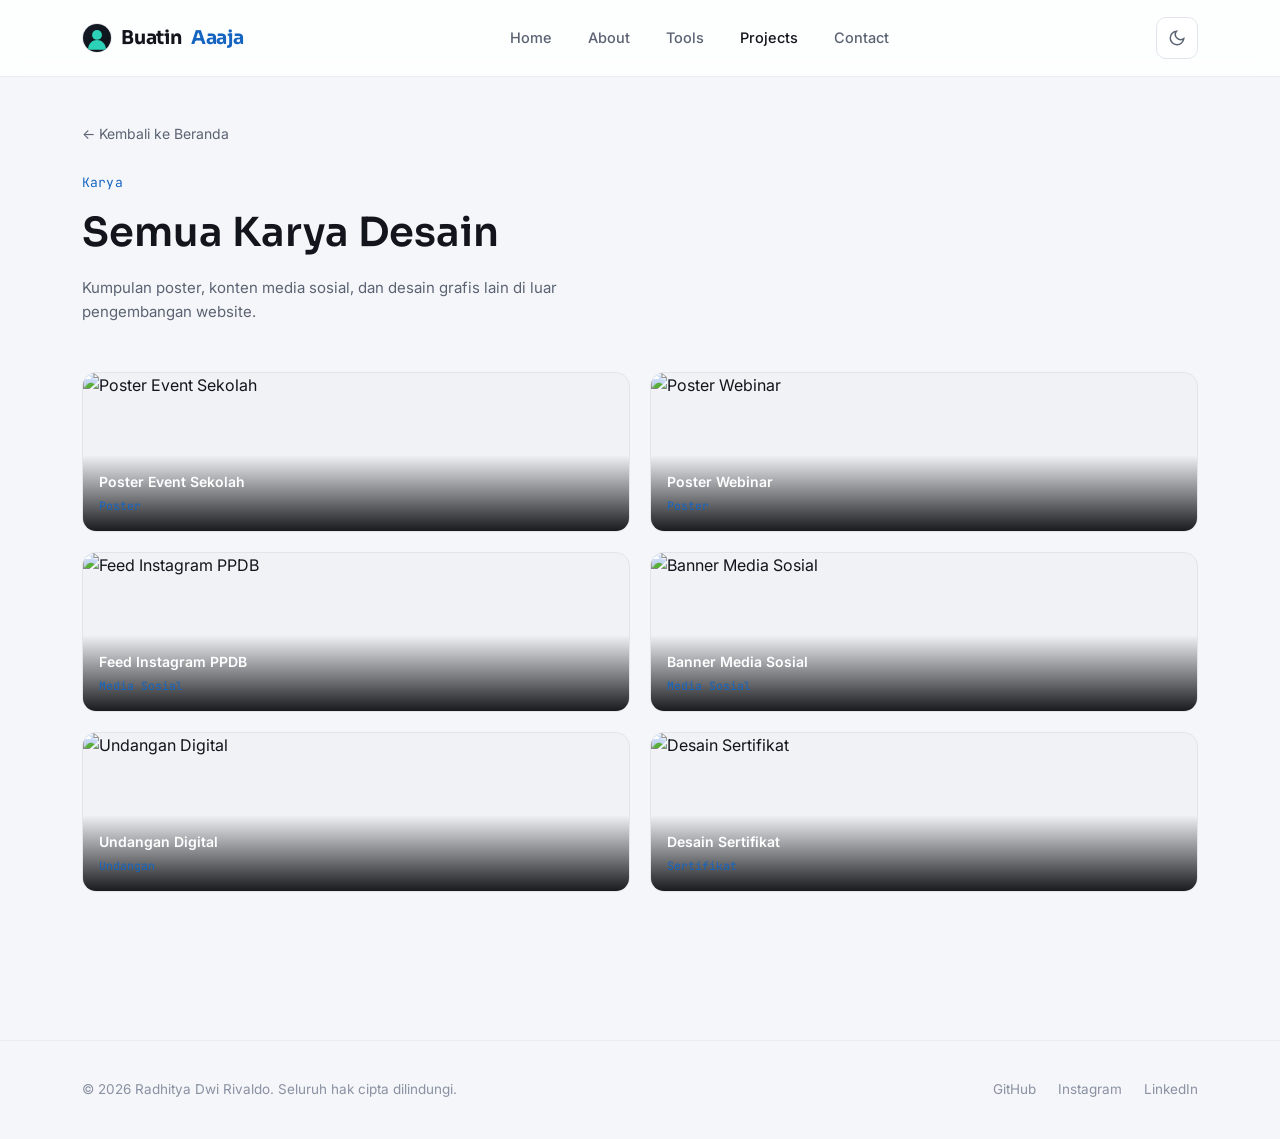
==== designs.html @ 61133cf4 "Update hero section dan warna biru" ====
<!DOCTYPE html>
<html lang="id">
<head>
<meta charset="UTF-8">
<meta name="viewport" content="width=device-width, initial-scale=1.0">
<title>Semua Karya Desain — Radhitya Dwi Rivaldo</title>
<link rel="preconnect" href="https://fonts.googleapis.com">
<link rel="preconnect" href="https://fonts.gstatic.com" crossorigin>
<link href="https://fonts.googleapis.com/css2?family=Sora:wght@400;500;600;700&family=Inter:wght@400;500;600&family=JetBrains+Mono:wght@400;500&display=swap" rel="stylesheet">
<script>
  (function(){
    var saved = localStorage.getItem('site_theme');
    var theme = saved || (window.matchMedia('(prefers-color-scheme: light)').matches ? 'light' : 'dark');
    if(theme === 'light') document.documentElement.setAttribute('data-theme', 'light');
  })();
</script>
<link rel="stylesheet" href="style.css">
</head>
<body>

<header>
  <nav class="wrap">
    <a href="index.html" class="logo">
      <img class="logo-mark" src="assets/avatar-placeholder.svg" alt="Logo">
      Buatin<span>Aaaja</span>
    </a>
    <div class="nav-links">
      <a href="index.html#hero">Home</a>
      <a href="index.html#about">About</a>
      <a href="index.html#tools">Tools</a>
      <a href="index.html#projects" class="active">Projects</a>
      <a href="index.html#contact">Contact</a>
    </div>
    <div class="nav-cta">
      <button class="theme-toggle" id="themeToggleBtn" aria-label="Ganti tema terang/gelap" type="button">
        <svg class="icon-sun" viewBox="0 0 24 24" fill="none" stroke="currentColor" stroke-width="2"><circle cx="12" cy="12" r="4"/><path d="M12 2v2M12 20v2M4.93 4.93l1.41 1.41M17.66 17.66l1.41 1.41M2 12h2M20 12h2M4.93 19.07l1.41-1.41M17.66 6.34l1.41-1.41"/></svg>
        <svg class="icon-moon" viewBox="0 0 24 24" fill="none" stroke="currentColor" stroke-width="2"><path d="M21 12.79A9 9 0 1 1 11.21 3 7 7 0 0 0 21 12.79z"/></svg>
      </button>
      <button class="hamburger" id="hamburgerBtn" aria-label="Buka menu navigasi">
        <svg id="iconMenu" viewBox="0 0 24 24" fill="none" stroke="currentColor" stroke-width="2"><line x1="3" y1="6" x2="21" y2="6"/><line x1="3" y1="12" x2="21" y2="12"/><line x1="3" y1="18" x2="21" y2="18"/></svg>
      </button>
    </div>
  </nav>
  <div class="mobile-panel" id="mobilePanel">
    <div class="mobile-panel-card">
      <a href="index.html#hero">Home</a>
      <a href="index.html#about">About</a>
      <a href="index.html#tools">Tools</a>
      <a href="index.html#projects">Projects</a>
      <a href="index.html#contact">Contact</a>
    </div>
  </div>
</header>

<section id="all-designs" style="padding-top:44px;">
  <div class="wrap">
    <a href="index.html" class="back-link">← Kembali ke Beranda</a>
    <p class="kicker">Karya</p>
    <h1 class="section-title">Semua Karya Desain</h1>
    <p class="subsection-desc" style="margin-top:-30px;">Kumpulan poster, konten media sosial, dan desain grafis lain di luar pengembangan website.</p>
    <div class="design-grid masonry" id="designGrid"></div>
    <div class="pagination" id="pagination"></div>
  </div>
</section>

<div class="modal-overlay" id="lightboxOverlay">
  <div class="modal lightbox-modal" id="lightboxContent"></div>
</div>

<footer>
  <div class="wrap footer-inner">
    <p>&copy; 2026 Radhitya Dwi Rivaldo. Seluruh hak cipta dilindungi.</p>
    <div class="footer-links">
      <a href="https://github.com/">GitHub</a>
      <a href="https://instagram.com/">Instagram</a>
      <a href="https://linkedin.com/">LinkedIn</a>
    </div>
  </div>
</footer>

<script src="designs-data.js"></script>
<script src="designs-page.js"></script>
</body>
</html>
---- style.css ----
:root{
    --bg:#0A0D12;
    --bg-alt:#0E1218;
    --surface:#12161F;
    --surface-2:#171C26;
    --border:#232A38;
    --border-soft:#1A2028;
    --text:#E9ECF3;
    --text-dim:#8B93A7;
    --text-faint:#5B6377;
    --accent:#3B9EFF;
    --accent-dim:#2277CC;
    --accent-wash:rgba(59,158,255,0.09);
    --header-bg:rgba(10,13,18,0.82);
    --header-bg-compact:rgba(10,13,18,0.96);
    --btn-primary-text:#FFFFFF;
    --radius:14px;
    --maxw:1180px;
  }
  [data-theme="light"]{
    --bg:#F5F6F9;
    --bg-alt:#FFFFFF;
    --surface:#FFFFFF;
    --surface-2:#F0F2F6;
    --border:#E1E4EA;
    --border-soft:#EAECF1;
    --text:#12151C;
    --text-dim:#5B6373;
    --text-faint:#8991A2;
    --accent:#1565C0;
    --accent-dim:#0D4C94;
    --accent-wash:rgba(21,101,192,0.08);
    --header-bg:rgba(255,255,255,0.82);
    --header-bg-compact:rgba(255,255,255,0.96);
    --btn-primary-text:#FFFFFF;
  }
  *{box-sizing:border-box;}
  html{scroll-behavior:smooth;}
  body{
    margin:0;
    background:var(--bg);
    color:var(--text);
    font-family:'Inter',sans-serif;
    line-height:1.6;
    -webkit-font-smoothing:antialiased;
    transition:background-color .3s ease, color .3s ease;
  }
  h1,h2,h3,.display{font-family:'Sora',sans-serif;}
  a{color:inherit;text-decoration:none;}
  img{max-width:100%;display:block;}
  .wrap{max-width:var(--maxw);margin:0 auto;padding:0 32px;}
  section{padding:80px 0;border-bottom:1px solid var(--border-soft);overflow-x:hidden;overflow-y:visible;}
  .kicker{
    font-family:'JetBrains Mono',monospace;
    font-size:13px;
    color:var(--accent);
    margin:0 0 14px;
    letter-spacing:0.01em;
  }
  .section-title{font-size:clamp(28px,3.4vw,40px);font-weight:600;margin:0 0 48px;max-width:560px;line-height:1.25;}
  .btn{
    display:inline-flex;align-items:center;gap:8px;
    padding:14px 26px;border-radius:10px;
    font-family:'Inter',sans-serif;font-weight:600;font-size:15px;
    cursor:pointer;border:1px solid transparent;
    transition:transform .18s ease, background .18s ease, border-color .18s ease;
  }
  .btn:active{transform:scale(0.97);}
  .btn-primary{background:var(--accent);color:var(--btn-primary-text);}
  .btn-primary:hover{background:#4CEFD5;}
  .btn-outline{border-color:var(--border);color:var(--text);}
  .btn-outline:hover{border-color:var(--text-dim);background:var(--surface);}

  /* NAV */
  header{
    position:sticky;top:0;z-index:50;
    background:var(--header-bg);
    backdrop-filter:blur(10px);
    border-bottom:1px solid var(--border-soft);
    animation:navIn .7s cubic-bezier(.16,1,.3,1) both;
    transition:background .3s ease;
  }
  @keyframes navIn{
    from{opacity:0;transform:translateY(-18px);}
    to{opacity:1;transform:translateY(0);}
  }
  header.nav-compact{background:var(--header-bg-compact);}
  nav.wrap{
    display:flex;align-items:center;justify-content:space-between;
    height:76px;padding-top:0;padding-bottom:0;
    transition:height .3s ease;
  }
  header.nav-compact nav.wrap{height:58px;}
  .logo{font-family:'Sora',sans-serif;font-weight:700;font-size:19px;letter-spacing:-0.01em;display:flex;align-items:center;gap:9px;}
  .logo-mark{flex-shrink:0;width:30px;height:30px;border-radius:50%;object-fit:cover;border:1px solid var(--border);}
  .logo span{color:var(--accent);}
  .nav-links{display:flex;align-items:center;gap:36px;position:relative;}
  .nav-links a{font-size:14.5px;color:var(--text-dim);font-weight:500;transition:color .15s;}
  .nav-links a:hover{color:var(--text);}
  .nav-links a.active{color:var(--text);}
  .nav-indicator{
    position:absolute;left:0;bottom:-11px;height:2px;width:0;
    background:var(--accent);border-radius:2px;transform:translateX(0);
    transition:transform .35s cubic-bezier(.65,0,.35,1), width .35s cubic-bezier(.65,0,.35,1);
  }
  .nav-cta{display:flex;align-items:center;gap:18px;}
  .theme-toggle{
    width:42px;height:42px;border-radius:10px;border:1px solid var(--border);background:var(--surface);
    display:flex;align-items:center;justify-content:center;cursor:pointer;color:var(--text-dim);
    transition:border-color .15s ease, color .15s ease, background-color .2s ease;
  }
  .theme-toggle:hover{border-color:var(--text-dim);color:var(--text);}
  .theme-toggle svg{width:18px;height:18px;}
  .theme-toggle .icon-moon{display:none;}
  [data-theme="light"] .theme-toggle .icon-sun{display:none;}
  [data-theme="light"] .theme-toggle .icon-moon{display:block;}
  .hamburger{display:none;background:none;border:none;color:var(--text);cursor:pointer;padding:6px;}
  .hamburger svg{width:24px;height:24px;}
  .mobile-panel{
    display:none;position:fixed;left:0;right:0;bottom:0;top:76px;z-index:60;
    align-items:flex-start;justify-content:flex-end;padding:12px 20px 24px;
    background:transparent;
  }
  .mobile-panel.open{display:flex;}
  .mobile-panel-card{
    position:relative;width:100%;max-width:220px;
    background:var(--bg-alt);border:1px solid var(--border);border-radius:14px;
    padding:10px 20px;display:flex;flex-direction:column;
    box-shadow:0 12px 32px rgba(0,0,0,0.4);
  }
  .mobile-panel a{padding:12px 0;font-size:15px;color:var(--text-dim);border-bottom:1px solid var(--border-soft);text-align:center;}
  .mobile-panel a:last-child{border-bottom:none;}

  /* HERO */
  #hero{padding-top:16px;padding-bottom:72px;position:relative;overflow:hidden;}
  .hero-grid{
    display:grid;grid-template-columns:1fr;justify-items:center;text-align:center;
  }
  .hero-eyebrow{
    font-family:'JetBrains Mono',monospace;color:var(--accent);font-size:14px;margin-bottom:22px;
  }
  h1.hero-name{
    position:relative;
    width:fit-content;
    font-weight:700;
    letter-spacing:-0.02em;
    margin:6px auto 28px;
  }
  .hero-name-line{
    display:block;
    font-size:clamp(42px,6.4vw,74px);
    line-height:1.02;
  }
  .hero-name-line:last-child{margin-top:0;margin-left:0;}
  .hero-desc{margin-left:auto;margin-right:auto;}
  .hero-actions{justify-content:center;}
  .hero-role{font-size:clamp(19px,2.2vw,24px);color:var(--text-dim);font-weight:500;margin:0 0 26px;}
  .hero-desc{font-size:16.5px;color:var(--text-dim);max-width:480px;margin:0 0 38px;}
  .hero-actions{display:flex;gap:14px;flex-wrap:wrap;}
  .hero-visual{
    position:relative;aspect-ratio:1/1;border-radius:20px;
    background:var(--surface);border:1px solid var(--border);
    display:flex;align-items:center;justify-content:center;
    overflow:hidden;
  }
  .hero-visual::before{
    content:"";position:absolute;inset:0;
    background-image:
      linear-gradient(var(--border-soft) 1px, transparent 1px),
      linear-gradient(90deg, var(--border-soft) 1px, transparent 1px);
    background-size:28px 28px;opacity:0.5;
  }
  .avatar-frame{
    position:relative;width:64%;aspect-ratio:1/1;border-radius:16px;
    background:linear-gradient(155deg,#151B26,#0D1117);
    border:1px solid var(--border);
    display:flex;align-items:center;justify-content:center;
    overflow:hidden;
  }
  .avatar-frame img{width:100%;height:100%;object-fit:cover;display:block;}
  .avatar-frame::after{
    content:"</>";position:absolute;bottom:16px;right:18px;
    font-family:'JetBrains Mono',monospace;font-size:13px;color:var(--text-faint);
  }

  /* ABOUT */
  .about-grid{display:grid;grid-template-columns:1.3fr 0.7fr;gap:56px;align-items:start;}
  .about-text p:not(.kicker){font-size:16px;color:var(--text-dim);margin:0 0 18px;max-width:480px;}
  .about-side{display:flex;flex-direction:column;gap:20px;}
  .about-photo{
    position:relative;aspect-ratio:1/1;border-radius:20px;
    background:var(--surface);border:1px solid var(--border);
    display:flex;align-items:center;justify-content:center;overflow:hidden;
  }
  .about-photo::before{
    content:"";position:absolute;inset:0;
    background-image:
      linear-gradient(var(--border-soft) 1px, transparent 1px),
      linear-gradient(90deg, var(--border-soft) 1px, transparent 1px);
    background-size:24px 24px;opacity:0.5;
  }
  .about-photo .avatar-frame{width:60%;}
  .stat-grid{display:grid;grid-template-columns:repeat(3,1fr);gap:12px;}
  .stat-card{
    background:var(--surface);border:1px solid var(--border);border-radius:var(--radius);
    padding:20px 14px;
  }
  .stat-num{font-family:'Sora',sans-serif;font-size:30px;font-weight:700;color:var(--accent);margin:0 0 6px;}
  .stat-label{font-size:12.5px;color:var(--text-dim);margin:0;}

  /* TOOLS */
  .tools-grid{display:grid;grid-template-columns:repeat(3,1fr);gap:16px;}
  .tool-card{
    background:var(--surface);border:1px solid var(--border);border-radius:var(--radius);
    padding:24px;display:flex;gap:16px;align-items:flex-start;
    transition:border-color .18s ease;
  }
  .tool-card:hover{border-color:var(--accent-dim);}
  .tool-icon{
    width:42px;height:42px;border-radius:10px;background:var(--accent-wash);
    display:flex;align-items:center;justify-content:center;flex-shrink:0;
    font-family:'JetBrains Mono',monospace;font-size:15px;color:var(--accent);font-weight:500;
  }
  .tool-name{font-weight:600;font-size:15.5px;margin:0 0 4px;}
  .tool-desc{font-size:13.5px;color:var(--text-dim);margin:0;line-height:1.5;}

  /* PROJECTS */
  .projects-grid{display:grid;grid-template-columns:1fr 1fr;gap:24px;align-items:start;}
  .projects-grid.compact-preview .project-desc,
  .projects-grid.compact-preview .project-tags{display:none;}
  .projects-grid.compact-preview .project-thumb{aspect-ratio:16/10 !important;}
  .project-card{
    background:var(--surface);border:1px solid var(--border);border-radius:18px;
    overflow:hidden;transition:border-color .18s ease, transform .18s ease;
    display:flex;flex-direction:column;
  }
  .project-card:hover{border-color:var(--accent-dim);transform:translateY(-3px);}
  .project-card-clickable{cursor:pointer;}
  .project-thumb{
    aspect-ratio:16/10;background:var(--surface-2);
    position:relative;border-bottom:1px solid var(--border);
    overflow:hidden;
  }
  .project-thumb.portrait{aspect-ratio:3/4;}
  .project-thumb img{width:100%;height:100%;object-fit:cover;display:block;}
  .project-body{padding:26px 26px 28px;flex:1;display:flex;flex-direction:column;}
  .project-name{font-size:19px;font-weight:600;margin:0 0 8px;}
  .project-desc{font-size:14.5px;color:var(--text-dim);margin:0 0 18px;flex:1;}
  .project-tags{display:flex;flex-wrap:wrap;gap:8px;margin-bottom:22px;}
  .tag{
    font-family:'JetBrains Mono',monospace;font-size:12px;color:var(--text-dim);
    background:var(--surface-2);border:1px solid var(--border);padding:4px 10px;border-radius:6px;
  }
  .project-actions{display:flex;align-items:center;gap:18px;}
  .project-link{
    font-size:14px;font-weight:600;color:var(--accent);display:inline-flex;align-items:center;gap:6px;
    background:none;border:none;padding:0;cursor:pointer;font-family:'Inter',sans-serif;
  }
  .project-link-outline{color:var(--text-dim);}
  .project-link-outline:hover{color:var(--text);}

  .subsection-desc{font-size:15px;color:var(--text-dim);max-width:520px;margin:-30px 0 48px;}
  .subsection-gap{height:0;border-top:1px solid var(--border-soft);margin:48px 0 40px;}

  /* DESIGN WORKS */
  .design-grid{
    display:grid;grid-template-columns:repeat(3, 1fr);gap:20px;align-items:start;
  }
  .projects-grid.masonry{
    display:block;column-count:2;column-gap:24px;
  }
  .projects-grid.masonry .project-card{
    break-inside:avoid;margin-bottom:24px;width:100%;height:auto;
  }
  .design-grid.masonry{
    display:block;column-count:2;column-gap:20px;
  }
  .design-grid.masonry .design-card{
    break-inside:avoid;margin-bottom:20px;width:100%;
  }
  .design-grid.a4-row{
    display:grid;grid-template-columns:repeat(3, 1fr);gap:20px;
  }
  .design-grid.a4-row .design-card{aspect-ratio:210/297;}
  .design-grid.a4-row .design-card img{width:100%;height:100%;object-fit:cover;}
  .design-card{
    position:relative;border-radius:14px;overflow:hidden;cursor:default;
    border:1px solid var(--border);background:var(--surface-2);
    transition:border-color .18s ease, transform .18s ease;
    min-height:160px;
  }
  .mobile-card{cursor:pointer;}
  .mobile-card:hover{border-color:var(--accent-dim);transform:translateY(-3px);}
  .mobile-grid{display:grid;grid-template-columns:repeat(4, 1fr);gap:20px;}
  .mobile-card{aspect-ratio:9/16;}
  .design-card img{width:100%;height:auto;display:block;}
  .design-card-overlay{
    position:absolute;left:0;right:0;bottom:0;padding:16px;
    background:linear-gradient(180deg, transparent, rgba(6,8,11,0.92));
  }
  .design-card-title{font-size:14px;font-weight:600;color:#fff;margin:0 0 3px;}
  .design-card-tag{font-family:'JetBrains Mono',monospace;font-size:11.5px;color:var(--accent);margin:0;}
  .lightbox-modal{max-width:820px;padding:40px;}
  .lightbox-modal img{width:100%;max-height:70vh;object-fit:cover;border-radius:12px;display:block;margin-bottom:20px;}
  .lightbox-modal h3{font-size:20px;margin:0 0 6px;}
  .lightbox-modal .modal-role{margin-bottom:0;}
  .lightbox-flex{display:flex;gap:32px;align-items:stretch;}
  .lightbox-image-wrap{flex:0 0 230px;aspect-ratio:9/16;border-radius:12px;overflow:hidden;background:var(--surface-2);}
  .lightbox-image-wrap img{width:100%;height:100%;object-fit:cover;margin:0;border-radius:0;}
  .lightbox-info{flex:1;display:flex;flex-direction:column;min-width:0;}
  .lightbox-info h3{margin:0;font-size:28px;}
  .lightbox-desc{font-size:16px;color:var(--text-dim);margin:14px 0 0;line-height:1.6;}
  .lightbox-features{display:flex;gap:10px;margin:18px 0 0;}
  .feature-thumb{flex:1;aspect-ratio:3/5;border-radius:8px;overflow:hidden;background:var(--surface-2);border:1px solid var(--border);}
  .feature-thumb img{width:100%;height:100%;object-fit:cover;display:block;}
  .lightbox-info .btn{margin-top:24px;align-self:flex-start;}
  @media (max-width:480px){
    .lightbox-flex{flex-direction:column;align-items:stretch;}
    .lightbox-image-wrap{flex:none;width:100%;max-width:180px;margin:0 auto;}
    .lightbox-modal img{max-height:45vh;}
  }

  .view-all-wrap{display:flex;justify-content:center;margin-top:44px;}
  .back-link{
    display:inline-flex;align-items:center;gap:6px;font-size:14px;color:var(--text-dim);
    margin-bottom:28px;transition:color .15s ease;
  }
  .back-link:hover{color:var(--accent);}

  /* PAGINATION */
  .pagination{display:flex;align-items:center;justify-content:center;gap:10px;margin-top:48px;}
  .page-btn{
    min-width:40px;height:40px;padding:0 4px;border-radius:10px;
    border:1px solid var(--border);background:var(--surface);color:var(--text-dim);
    display:flex;align-items:center;justify-content:center;
    font-family:'JetBrains Mono',monospace;font-size:13.5px;cursor:pointer;
    transition:border-color .15s ease, color .15s ease, background .15s ease;
  }
  .page-btn:hover:not(:disabled):not(.active){border-color:var(--accent-dim);color:var(--text);}
  .page-btn.active{background:var(--accent);border-color:var(--accent);color:var(--btn-primary-text);font-weight:600;}
  .page-btn:disabled{opacity:0.35;cursor:not-allowed;}
  .page-dots{
    width:40px;height:40px;display:flex;align-items:center;justify-content:center;
    color:var(--text-faint);font-family:'JetBrains Mono',monospace;font-size:13.5px;
  }

  /* CASE STUDY MODAL */
  .modal-overlay{
    position:fixed;inset:0;background:rgba(6,8,11,0.72);backdrop-filter:blur(4px);
    z-index:100;display:none;align-items:flex-start;justify-content:center;
    padding:60px 24px;overflow-y:auto;
  }
  .modal-overlay.open{display:flex;}
  .modal{
    background:var(--bg-alt);border:1px solid var(--border);border-radius:20px;
    max-width:760px;width:100%;padding:44px 44px 48px;position:relative;
  }
  .modal-close{
    position:absolute;top:24px;right:24px;background:var(--surface);border:1px solid var(--border);
    width:38px;height:38px;border-radius:10px;display:flex;align-items:center;justify-content:center;
    cursor:pointer;color:var(--text-dim);
  }
  .modal-close:hover{color:var(--text);}
  .modal-thumb{
    aspect-ratio:16/9;border-radius:12px;margin-bottom:28px;
    background:var(--surface-2);border:1px solid var(--border);
    overflow:hidden;
  }
  .modal-thumb img{width:100%;height:100%;object-fit:cover;display:block;}
  .modal h3{font-size:26px;margin:0 0 6px;}
  .modal .modal-role{font-size:14px;color:var(--accent);font-family:'JetBrains Mono',monospace;margin:0 0 28px;}
  .modal-block{margin-bottom:24px;}
  .modal-block h4{font-size:13px;color:var(--text-faint);text-transform:none;margin:0 0 8px;font-weight:600;letter-spacing:0.01em;}
  .modal-block p{font-size:15px;color:var(--text-dim);margin:0;}
  .modal-features{margin:0;padding-left:18px;color:var(--text-dim);font-size:15px;}
  .modal-features li{margin-bottom:6px;}
  .modal-tags{display:flex;flex-wrap:wrap;gap:8px;}
  .modal > .btn{margin-top:8px;}

  /* CONTACT */
  #contact{border-bottom:none;}
  .contact-inner{
    background:var(--surface);border:1px solid var(--border);border-radius:24px;
    padding:72px 60px;text-align:left;position:relative;overflow:hidden;
  }
  .contact-inner h2{font-size:clamp(30px,4vw,44px);margin:0 0 16px;max-width:560px;}
  .contact-inner p{color:var(--text-dim);font-size:16px;max-width:480px;margin:0 0 36px;}
  .contact-links{display:flex;flex-wrap:wrap;gap:14px;}
  .contact-chip{
    display:flex;align-items:center;gap:10px;padding:12px 20px;border-radius:10px;
    border:1px solid var(--border);background:var(--surface-2);font-size:14.5px;font-weight:500;
    transition:border-color .15s ease;
  }
  .contact-chip:hover{border-color:var(--accent-dim);}

  footer{padding:38px 0;}
  .footer-inner{display:flex;justify-content:space-between;align-items:center;flex-wrap:wrap;gap:14px;}
  .footer-inner p{margin:0;color:var(--text-faint);font-size:13.5px;}
  .footer-links{display:flex;gap:22px;}
  .footer-links a{font-size:13.5px;color:var(--text-faint);}
  .footer-links a:hover{color:var(--text-dim);}

  @media (max-width:920px){
    .nav-links{display:none;}
    .hamburger{display:block;}
    .hero-grid{grid-template-columns:1fr;}
    .hero-visual{max-width:340px;margin:0 auto;order:-1;}
    .about-grid{grid-template-columns:1fr;gap:40px;}
    .tools-grid{grid-template-columns:repeat(2,1fr);}
    .projects-grid{grid-template-columns:1fr;}
    .design-grid{grid-template-columns:repeat(2,1fr);}
    .mobile-grid{grid-template-columns:repeat(2,1fr);}
    .projects-grid.masonry{column-count:1;}
    .design-grid.masonry{column-count:1;}
    .design-grid.a4-row{grid-template-columns:1fr;}
    section{padding:56px 0;}
    .contact-inner{padding:48px 28px;}
  }
  @media (max-width:520px){
    .wrap{padding:0 20px;}
    .stat-grid{grid-template-columns:1fr 1fr;}
    .stat-grid .stat-card:last-child{grid-column:1/-1;}
    .tools-grid{grid-template-columns:1fr;}
    .design-grid{grid-template-columns:1fr 1fr;gap:12px;}
    .modal{padding:32px 22px 36px;}
  }

  /* SCROLL REVEAL */
  .reveal{
    opacity:0;transform:translateY(26px);
    transition:opacity .7s cubic-bezier(.16,1,.3,1), transform .7s cubic-bezier(.16,1,.3,1);
    will-change:opacity, transform;
  }
  .reveal.in-view{opacity:1;transform:translateY(0);}

  .reveal-left{
    opacity:0;transform:translateX(56px);
    transition:opacity .7s cubic-bezier(.16,1,.3,1), transform .7s cubic-bezier(.16,1,.3,1);
    will-change:opacity, transform;
  }
  .reveal-left.in-view{opacity:1;transform:translateX(0);}

  .reveal-right{
    opacity:0;transform:translateX(-56px);
    transition:opacity .7s cubic-bezier(.16,1,.3,1), transform .7s cubic-bezier(.16,1,.3,1);
    will-change:opacity, transform;
  }
  .reveal-right.in-view{opacity:1;transform:translateX(0);}

  @media (prefers-reduced-motion: reduce){
    html{scroll-behavior:auto;}
    *{transition:none !important;}
    .reveal{opacity:1;transform:none;}
    .reveal-left{opacity:1;transform:none;}
    .reveal-right{opacity:1;transform:none;}
    header{animation:none;opacity:1;transform:none;}
  }
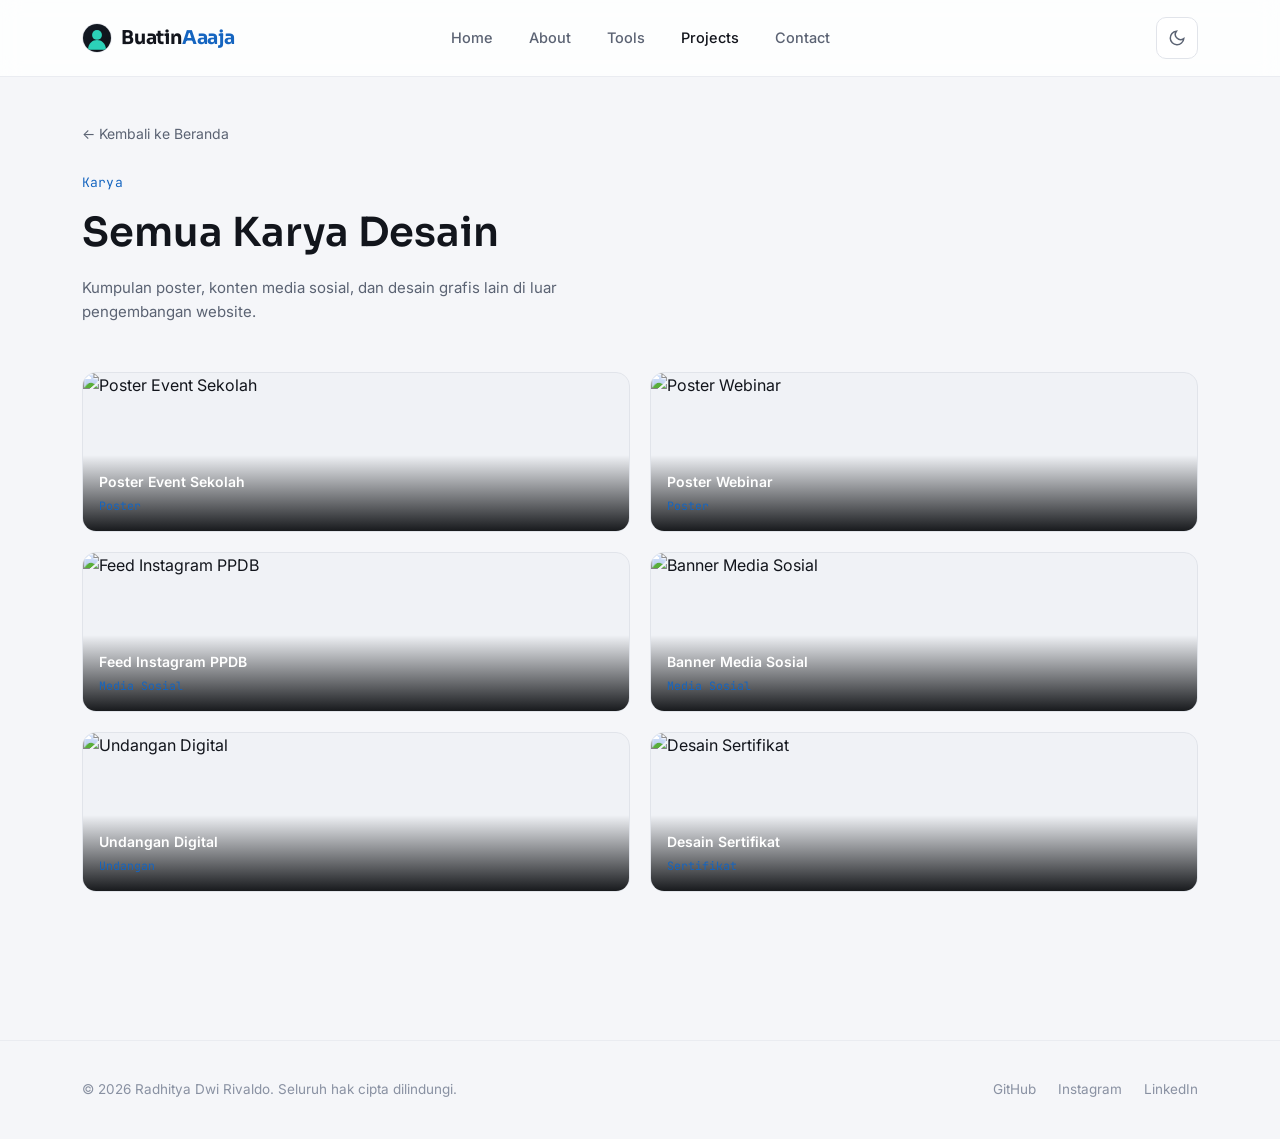
==== commit 8cc17952: "Update dikit" ====
--- a/designs.html
+++ b/designs.html
@@ -22,7 +22,7 @@
   <nav class="wrap">
     <a href="index.html" class="logo">
       <img class="logo-mark" src="assets/avatar-placeholder.svg" alt="Logo">
-      Buatin<span>Aaaja</span>
+      <span class="logo-text">Buatin<span>Aaaja</span></span>
     </a>
     <div class="nav-links">
       <a href="index.html#hero">Home</a>
@@ -41,16 +41,25 @@
       </button>
     </div>
   </nav>
+</header>
   <div class="mobile-panel" id="mobilePanel">
     <div class="mobile-panel-card">
-      <a href="index.html#hero">Home</a>
-      <a href="index.html#about">About</a>
-      <a href="index.html#tools">Tools</a>
-      <a href="index.html#projects">Projects</a>
-      <a href="index.html#contact">Contact</a>
+      <div class="mp-head">
+        <a href="index.html" class="mp-brand"><img class="logo-mark" src="assets/avatar-placeholder.svg" alt="Logo"><span class="mp-brand-text"><strong>BuatinAaaja</strong><small>Solusi Desain &amp; Web</small></span></a>
+        <button type="button" class="mp-close" id="mpCloseBtn" aria-label="Tutup menu"><svg viewBox="0 0 24 24" fill="none" stroke="currentColor" stroke-width="2" stroke-linecap="round"><path d="M6 6l12 12M18 6 6 18"/></svg></button>
+      </div>
+      <div class="mp-links">
+      <a href="index.html#hero"><span class="mp-ico"><svg viewBox="0 0 24 24" fill="none" stroke="currentColor" stroke-width="1.8" stroke-linecap="round" stroke-linejoin="round"><path d="M3 11.5 12 4l9 7.5"/><path d="M5 10v10h14V10"/></svg></span>Home</a>
+      <a href="index.html#about"><span class="mp-ico"><svg viewBox="0 0 24 24" fill="none" stroke="currentColor" stroke-width="1.8" stroke-linecap="round" stroke-linejoin="round"><circle cx="12" cy="8" r="4"/><path d="M4 21c0-4 4-6 8-6s8 2 8 6"/></svg></span>About</a>
+      <a href="index.html#tools"><span class="mp-ico"><svg viewBox="0 0 24 24" fill="none" stroke="currentColor" stroke-width="1.8" stroke-linecap="round" stroke-linejoin="round"><path d="M14.7 6.3a4 4 0 0 0-5.4 5.4L3 18l3 3 6.3-6.3a4 4 0 0 0 5.4-5.4l-2.6 2.6-2.4-.6-.6-2.4z"/></svg></span>Tools</a>
+      <a href="index.html#projects"><span class="mp-ico"><svg viewBox="0 0 24 24" fill="none" stroke="currentColor" stroke-width="1.8" stroke-linecap="round" stroke-linejoin="round"><rect x="3" y="3" width="7" height="7" rx="1"/><rect x="14" y="3" width="7" height="7" rx="1"/><rect x="3" y="14" width="7" height="7" rx="1"/><rect x="14" y="14" width="7" height="7" rx="1"/></svg></span>Projects</a>
+      <a href="index.html#contact"><span class="mp-ico"><svg viewBox="0 0 24 24" fill="none" stroke="currentColor" stroke-width="1.8" stroke-linecap="round" stroke-linejoin="round"><path d="M22 16.9v3a2 2 0 0 1-2.2 2 19.8 19.8 0 0 1-8.6-3.1 19.5 19.5 0 0 1-6-6A19.8 19.8 0 0 1 2.1 4.2 2 2 0 0 1 4.1 2h3a2 2 0 0 1 2 1.7c.1 1 .4 1.9.7 2.8a2 2 0 0 1-.5 2.1L8.1 9.9a16 16 0 0 0 6 6l1.3-1.3a2 2 0 0 1 2.1-.4c.9.3 1.8.6 2.8.7a2 2 0 0 1 1.7 2z"/></svg></span>Contact</a>
+      </div>
+      <div class="mp-foot">
+        <button type="button" class="mp-theme" id="mpThemeBtn">Ganti Tema Terang/Gelap</button>
+      </div>
     </div>
   </div>
-</header>
 
 <section id="all-designs" style="padding-top:44px;">
   <div class="wrap">
--- a/style.css
+++ b/style.css
@@ -91,9 +91,14 @@
     transition:height .3s ease;
   }
   header.nav-compact nav.wrap{height:58px;}
+  @media (min-width:921px){
+    nav.wrap{display:grid;grid-template-columns:1fr auto 1fr;}
+    nav.wrap .logo{justify-self:start;}
+    nav.wrap .nav-cta{justify-self:end;}
+  }
   .logo{font-family:'Sora',sans-serif;font-weight:700;font-size:19px;letter-spacing:-0.01em;display:flex;align-items:center;gap:9px;}
   .logo-mark{flex-shrink:0;width:30px;height:30px;border-radius:50%;object-fit:cover;border:1px solid var(--border);}
-  .logo span{color:var(--accent);}
+  .logo-text span{color:var(--accent);}
   .nav-links{display:flex;align-items:center;gap:36px;position:relative;}
   .nav-links a{font-size:14.5px;color:var(--text-dim);font-weight:500;transition:color .15s;}
   .nav-links a:hover{color:var(--text);}
@@ -117,19 +122,40 @@
   .hamburger{display:none;background:none;border:none;color:var(--text);cursor:pointer;padding:6px;}
   .hamburger svg{width:24px;height:24px;}
   .mobile-panel{
-    display:none;position:fixed;left:0;right:0;bottom:0;top:76px;z-index:60;
-    align-items:flex-start;justify-content:flex-end;padding:12px 20px 24px;
-    background:transparent;
-  }
-  .mobile-panel.open{display:flex;}
+    display:none;position:fixed;inset:0;top:0 !important;z-index:100;
+    justify-content:flex-end;
+    background:rgba(0,0,0,0.45);-webkit-backdrop-filter:blur(4px);backdrop-filter:blur(4px);
+  }
+  .mobile-panel.open{display:flex;animation:mpFade .25s ease;}
   .mobile-panel-card{
-    position:relative;width:100%;max-width:220px;
-    background:var(--bg-alt);border:1px solid var(--border);border-radius:14px;
-    padding:10px 20px;display:flex;flex-direction:column;
-    box-shadow:0 12px 32px rgba(0,0,0,0.4);
-  }
-  .mobile-panel a{padding:12px 0;font-size:15px;color:var(--text-dim);border-bottom:1px solid var(--border-soft);text-align:center;}
-  .mobile-panel a:last-child{border-bottom:none;}
+    width:min(300px,82vw);height:100%;
+    background:var(--bg-alt);border-left:1px solid var(--border);
+    display:flex;flex-direction:column;
+    box-shadow:-12px 0 40px rgba(0,0,0,0.35);
+    animation:mpSlide .28s cubic-bezier(.22,.8,.3,1);
+  }
+  @keyframes mpSlide{from{transform:translateX(100%);}to{transform:translateX(0);}}
+  @keyframes mpFade{from{opacity:0;}to{opacity:1;}}
+  .mp-head{display:flex;align-items:center;justify-content:space-between;padding:18px 18px 16px;}
+  .mp-brand{display:flex;align-items:center;gap:10px;min-width:0;}
+  .mp-brand-text{display:flex;flex-direction:column;line-height:1.25;}
+  .mp-brand-text strong{font-size:14.5px;color:var(--text);}
+  .mp-brand-text small{font-size:10.5px;letter-spacing:0.06em;text-transform:uppercase;color:var(--accent);}
+  .mp-close{background:none;border:none;color:var(--text-dim);cursor:pointer;padding:6px;display:flex;}
+  .mp-close svg{width:20px;height:20px;}
+  .mp-links{display:flex;flex-direction:column;gap:6px;padding:8px 14px;flex:1;overflow-y:auto;}
+  .mobile-panel .mp-links a{
+    display:flex;align-items:center;gap:14px;padding:10px 12px;border-radius:12px;border:none;
+    font-size:15px;font-weight:500;color:var(--text);text-align:left;transition:background .2s,color .2s;
+  }
+  .mp-ico{width:36px;height:36px;border-radius:10px;background:var(--bg);border:1px solid var(--border-soft);display:flex;align-items:center;justify-content:center;color:var(--text-dim);flex-shrink:0;}
+  .mp-ico svg{width:18px;height:18px;}
+  .mobile-panel .mp-links a:hover{background:var(--accent-wash);}
+  .mobile-panel .mp-links a.active{background:var(--accent-wash);color:var(--accent);font-weight:600;}
+  .mp-links a.active .mp-ico{background:var(--accent);border-color:var(--accent);color:var(--btn-primary-text);}
+  .mp-foot{padding:14px 16px 22px;border-top:1px solid var(--border-soft);}
+  .mp-theme{width:100%;padding:12px;border-radius:12px;background:var(--bg);border:1px solid var(--border);color:var(--text);font:inherit;font-size:14px;font-weight:500;cursor:pointer;}
+  .mp-theme:hover{border-color:var(--accent-dim);}
 
   /* HERO */
   #hero{padding-top:16px;padding-bottom:72px;position:relative;overflow:hidden;}
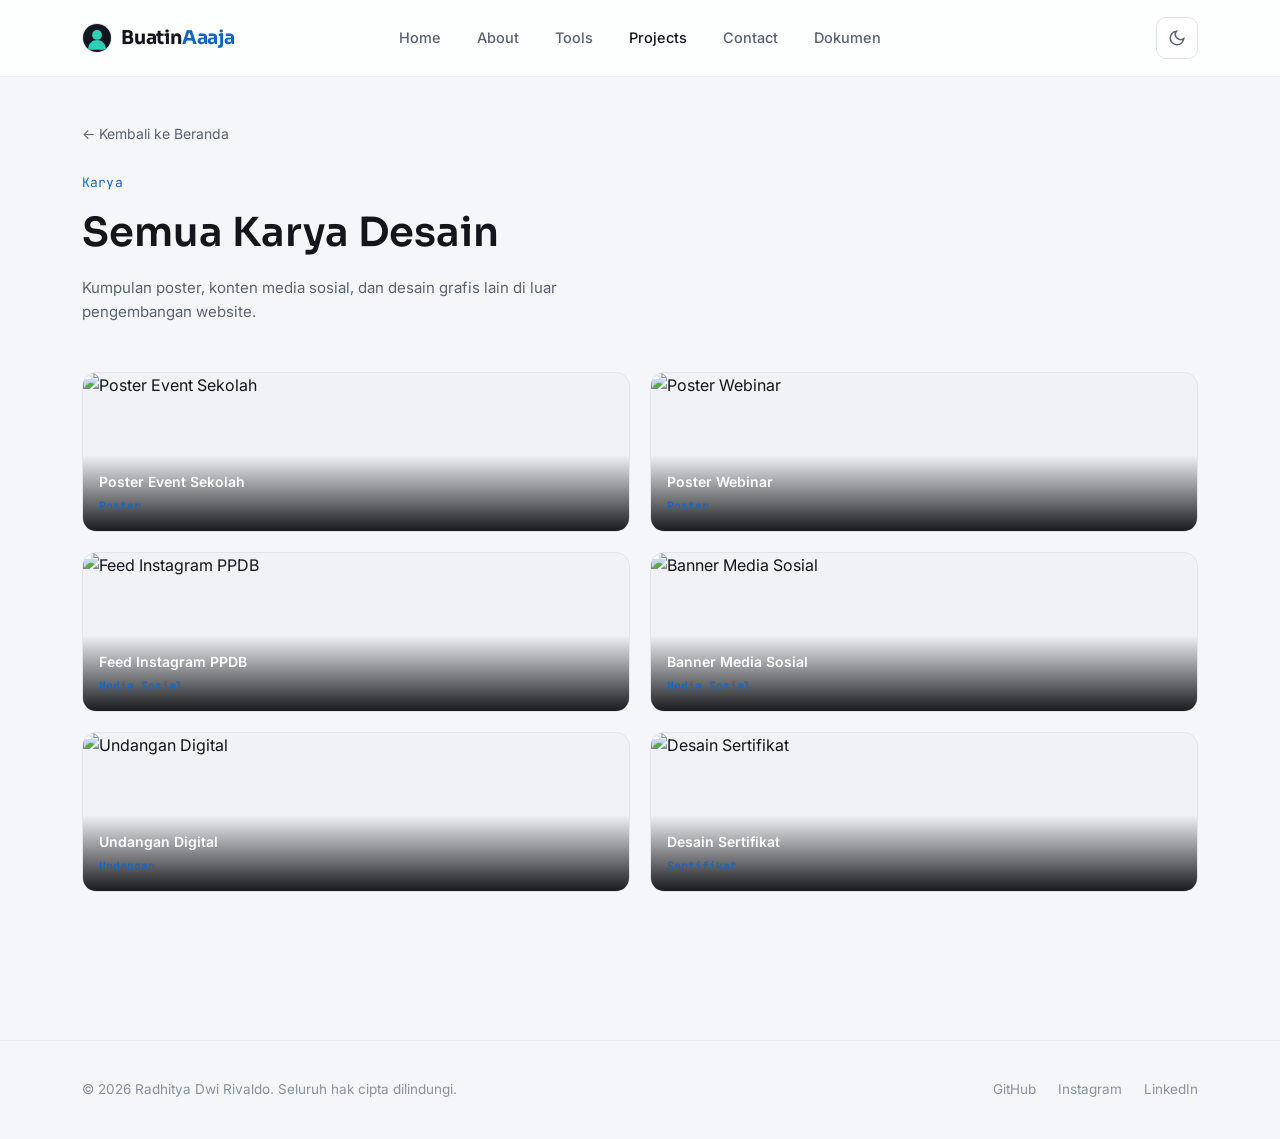
==== commit eec925cf: "Update fitur baru" ====
--- a/designs.html
+++ b/designs.html
@@ -30,6 +30,7 @@
       <a href="index.html#tools">Tools</a>
       <a href="index.html#projects" class="active">Projects</a>
       <a href="index.html#contact">Contact</a>
+      <a href="dokumen.html">Dokumen</a>
     </div>
     <div class="nav-cta">
       <button class="theme-toggle" id="themeToggleBtn" aria-label="Ganti tema terang/gelap" type="button">
@@ -54,6 +55,7 @@
       <a href="index.html#tools"><span class="mp-ico"><svg viewBox="0 0 24 24" fill="none" stroke="currentColor" stroke-width="1.8" stroke-linecap="round" stroke-linejoin="round"><path d="M14.7 6.3a4 4 0 0 0-5.4 5.4L3 18l3 3 6.3-6.3a4 4 0 0 0 5.4-5.4l-2.6 2.6-2.4-.6-.6-2.4z"/></svg></span>Tools</a>
       <a href="index.html#projects"><span class="mp-ico"><svg viewBox="0 0 24 24" fill="none" stroke="currentColor" stroke-width="1.8" stroke-linecap="round" stroke-linejoin="round"><rect x="3" y="3" width="7" height="7" rx="1"/><rect x="14" y="3" width="7" height="7" rx="1"/><rect x="3" y="14" width="7" height="7" rx="1"/><rect x="14" y="14" width="7" height="7" rx="1"/></svg></span>Projects</a>
       <a href="index.html#contact"><span class="mp-ico"><svg viewBox="0 0 24 24" fill="none" stroke="currentColor" stroke-width="1.8" stroke-linecap="round" stroke-linejoin="round"><path d="M22 16.9v3a2 2 0 0 1-2.2 2 19.8 19.8 0 0 1-8.6-3.1 19.5 19.5 0 0 1-6-6A19.8 19.8 0 0 1 2.1 4.2 2 2 0 0 1 4.1 2h3a2 2 0 0 1 2 1.7c.1 1 .4 1.9.7 2.8a2 2 0 0 1-.5 2.1L8.1 9.9a16 16 0 0 0 6 6l1.3-1.3a2 2 0 0 1 2.1-.4c.9.3 1.8.6 2.8.7a2 2 0 0 1 1.7 2z"/></svg></span>Contact</a>
+      <a href="dokumen.html"><span class="mp-ico"><svg viewBox="0 0 24 24" fill="none" stroke="currentColor" stroke-width="1.8" stroke-linecap="round" stroke-linejoin="round"><path d="M14 3H7a2 2 0 0 0-2 2v14a2 2 0 0 0 2 2h10a2 2 0 0 0 2-2V8z"/><path d="M14 3v5h5"/><path d="M9 13h6M9 17h6"/></svg></span>Dokumen</a>
       </div>
       <div class="mp-foot">
         <button type="button" class="mp-theme" id="mpThemeBtn">Ganti Tema Terang/Gelap</button>
--- a/style.css
+++ b/style.css
@@ -247,6 +247,8 @@
     display:flex;align-items:center;justify-content:center;flex-shrink:0;
     font-family:'JetBrains Mono',monospace;font-size:15px;color:var(--accent);font-weight:500;
   }
+  .tool-icon img{width:26px;height:26px;object-fit:contain;display:block;}
+  .tool-icon:not(.no-img){background:#F2F5FA;}
   .tool-name{font-weight:600;font-size:15.5px;margin:0 0 4px;}
   .tool-desc{font-size:13.5px;color:var(--text-dim);margin:0;line-height:1.5;}
 
@@ -480,4 +482,33 @@
     .reveal-left{opacity:1;transform:none;}
     .reveal-right{opacity:1;transform:none;}
     header{animation:none;opacity:1;transform:none;}
+  }
+
+  /* DOKUMEN (CV & SERTIFIKAT) */
+  .cv-card{
+    display:grid;grid-template-columns:240px 1fr;gap:36px;align-items:center;
+    background:var(--surface);border:1px solid var(--border);border-radius:20px;
+    padding:28px;margin:8px 0 64px;
+  }
+  .cv-preview{aspect-ratio:210/297;border-radius:12px;overflow:hidden;background:var(--surface-2);border:1px solid var(--border);}
+  .cv-preview img{width:100%;height:100%;object-fit:cover;display:block;}
+  .cv-info h2{font-family:'Sora',sans-serif;font-size:clamp(22px,3vw,28px);margin:0 0 12px;}
+  .cv-desc{color:var(--text-dim);font-size:15.5px;max-width:460px;margin:0 0 24px;}
+  .cv-actions{display:flex;gap:14px;flex-wrap:wrap;}
+  .subsection-title{font-family:'Sora',sans-serif;font-size:clamp(22px,3vw,28px);margin:0 0 20px;}
+  .cert-grid{display:grid;grid-template-columns:repeat(3,1fr);gap:24px;margin-top:28px;}
+  .cert-card{background:var(--surface);border:1px solid var(--border);border-radius:16px;overflow:hidden;cursor:pointer;transition:border-color .18s ease,transform .18s ease;}
+  .cert-card:hover{border-color:var(--accent-dim);transform:translateY(-3px);}
+  .cert-thumb{aspect-ratio:297/210;background:var(--surface-2);overflow:hidden;}
+  .cert-thumb img{width:100%;height:100%;object-fit:cover;display:block;}
+  .cert-meta{padding:16px 18px 18px;}
+  .cert-title{font-weight:600;font-size:15.5px;margin:0 0 4px;}
+  .cert-sub{font-size:13px;color:var(--text-dim);margin:0;}
+  @media (max-width:920px){
+    .cert-grid{grid-template-columns:repeat(2,1fr);}
+  }
+  @media (max-width:640px){
+    .cv-card{grid-template-columns:1fr;gap:24px;padding:22px;}
+    .cv-preview{max-width:220px;margin:0 auto;}
+    .cert-grid{grid-template-columns:1fr;}
   }
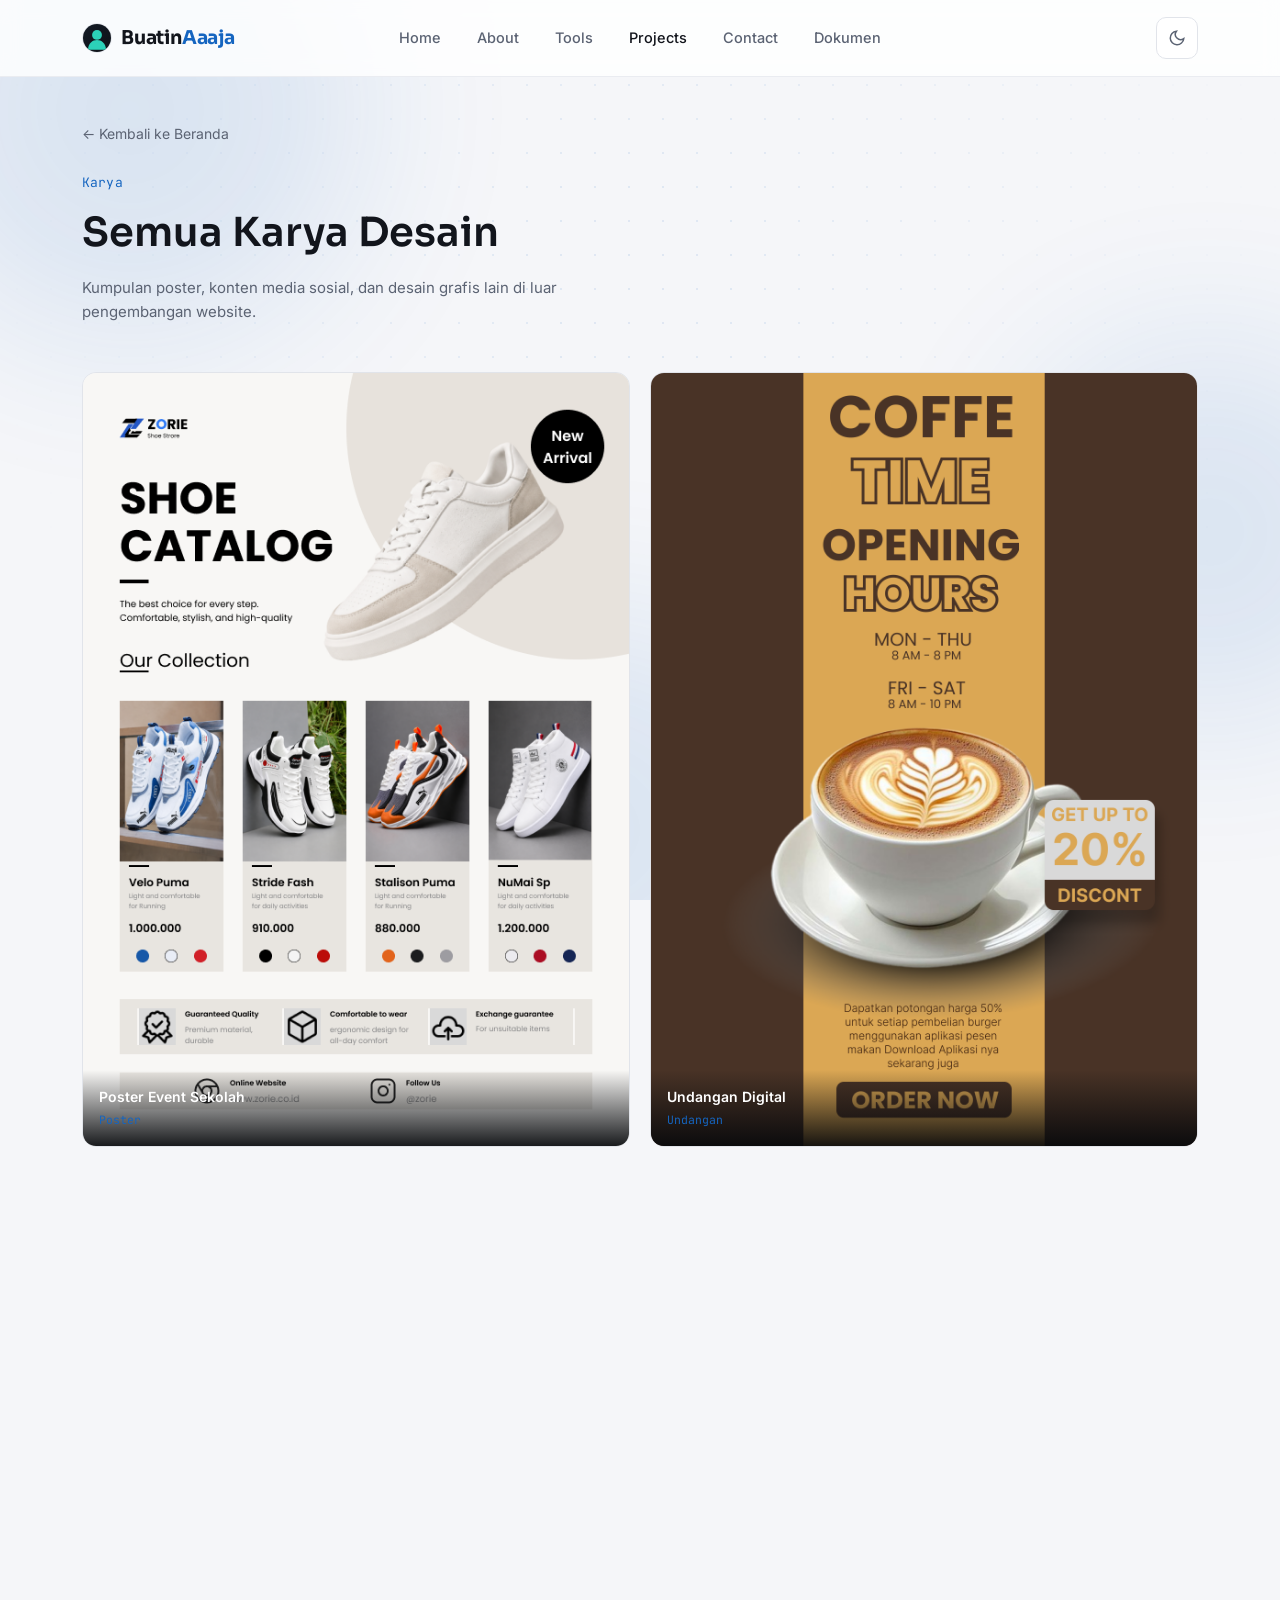
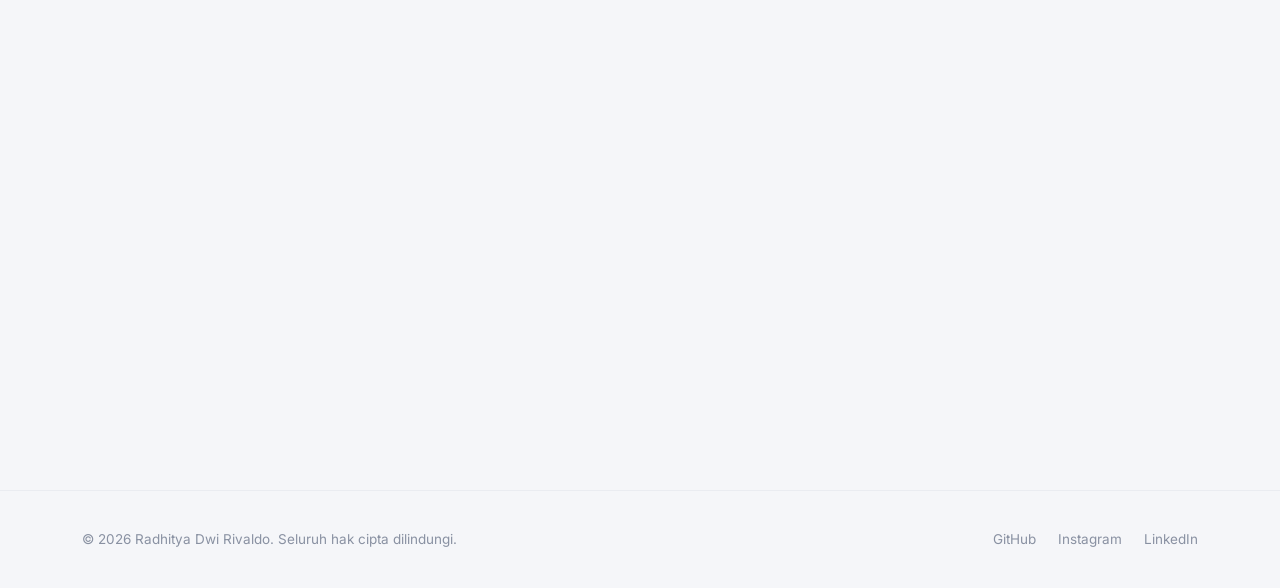
==== commit 6ef41d6d: "ganti dikit" ====
--- a/designs.html
+++ b/designs.html
@@ -17,6 +17,7 @@
 <link rel="stylesheet" href="style.css">
 </head>
 <body>
+<div class="bg-anim" aria-hidden="true"><span class="orb o1"></span><span class="orb o2"></span><span class="orb o3"></span></div>
 
 <header>
   <nav class="wrap">
--- a/style.css
+++ b/style.css
@@ -329,23 +329,23 @@
   .design-card-title{font-size:14px;font-weight:600;color:#fff;margin:0 0 3px;}
   .design-card-tag{font-family:'JetBrains Mono',monospace;font-size:11.5px;color:var(--accent);margin:0;}
   .lightbox-modal{max-width:820px;padding:40px;}
-  .lightbox-modal img{width:100%;max-height:70vh;object-fit:cover;border-radius:12px;display:block;margin-bottom:20px;}
+  .lightbox-modal img{width:100%;max-height:70vh;object-fit:contain;border-radius:12px;display:block;margin-bottom:20px;}
   .lightbox-modal h3{font-size:20px;margin:0 0 6px;}
   .lightbox-modal .modal-role{margin-bottom:0;}
-  .lightbox-flex{display:flex;gap:32px;align-items:stretch;}
-  .lightbox-image-wrap{flex:0 0 230px;aspect-ratio:9/16;border-radius:12px;overflow:hidden;background:var(--surface-2);}
-  .lightbox-image-wrap img{width:100%;height:100%;object-fit:cover;margin:0;border-radius:0;}
+  .lightbox-flex{display:flex;gap:32px;align-items:flex-start;}
+  .lightbox-image-wrap{flex:0 0 230px;border-radius:12px;overflow:hidden;background:var(--surface-2);}
+  .lightbox-modal .lightbox-image-wrap img{width:100%;height:auto;max-height:none;margin:0;border-radius:0;}
   .lightbox-info{flex:1;display:flex;flex-direction:column;min-width:0;}
   .lightbox-info h3{margin:0;font-size:28px;}
   .lightbox-desc{font-size:16px;color:var(--text-dim);margin:14px 0 0;line-height:1.6;}
-  .lightbox-features{display:flex;gap:10px;margin:18px 0 0;}
-  .feature-thumb{flex:1;aspect-ratio:3/5;border-radius:8px;overflow:hidden;background:var(--surface-2);border:1px solid var(--border);}
-  .feature-thumb img{width:100%;height:100%;object-fit:cover;display:block;}
+  .lightbox-features{display:flex;gap:10px;margin:18px 0 0;align-items:flex-start;}
+  .feature-thumb{flex:1;min-width:0;border-radius:8px;overflow:hidden;background:var(--surface-2);border:1px solid var(--border);}
+  .lightbox-modal .feature-thumb img{width:100%;height:auto;max-height:none;margin:0;border-radius:0;display:block;}
   .lightbox-info .btn{margin-top:24px;align-self:flex-start;}
   @media (max-width:480px){
     .lightbox-flex{flex-direction:column;align-items:stretch;}
     .lightbox-image-wrap{flex:none;width:100%;max-width:180px;margin:0 auto;}
-    .lightbox-modal img{max-height:45vh;}
+    .lightbox-modal img{max-height:60vh;}
   }
 
   .view-all-wrap{display:flex;justify-content:center;margin-top:44px;}
@@ -390,11 +390,11 @@
   }
   .modal-close:hover{color:var(--text);}
   .modal-thumb{
-    aspect-ratio:16/9;border-radius:12px;margin-bottom:28px;
+    border-radius:12px;margin-bottom:28px;
     background:var(--surface-2);border:1px solid var(--border);
-    overflow:hidden;
-  }
-  .modal-thumb img{width:100%;height:100%;object-fit:cover;display:block;}
+    overflow:hidden;max-height:65vh;overflow-y:auto;
+  }
+  .modal-thumb img{width:100%;height:auto;display:block;}
   .modal h3{font-size:26px;margin:0 0 6px;}
   .modal .modal-role{font-size:14px;color:var(--accent);font-family:'JetBrains Mono',monospace;margin:0 0 28px;}
   .modal-block{margin-bottom:24px;}
@@ -511,4 +511,33 @@
     .cv-card{grid-template-columns:1fr;gap:24px;padding:22px;}
     .cv-preview{max-width:220px;margin:0 auto;}
     .cert-grid{grid-template-columns:1fr;}
+  }
+
+  /* BACKGROUND ANIMASI */
+  .bg-anim{position:fixed;inset:0;z-index:-1;overflow:hidden;pointer-events:none;}
+  .bg-anim::before{
+    content:"";position:absolute;inset:0;
+    background-image:radial-gradient(var(--accent) 1px,transparent 1.5px);
+    background-size:34px 34px;opacity:0.07;
+    -webkit-mask-image:radial-gradient(ellipse at 50% 30%,#000 0%,transparent 75%);
+    mask-image:radial-gradient(ellipse at 50% 30%,#000 0%,transparent 75%);
+    animation:gridDrift 40s linear infinite;
+  }
+  .orb{position:absolute;border-radius:50%;background:var(--accent);filter:blur(90px);opacity:0.16;will-change:transform;}
+  .orb.o1{width:460px;height:460px;top:-120px;left:-100px;animation:orbA 24s ease-in-out infinite alternate;}
+  .orb.o2{width:380px;height:380px;top:38%;right:-120px;animation:orbB 30s ease-in-out infinite alternate;}
+  .orb.o3{width:420px;height:420px;bottom:-140px;left:30%;animation:orbC 36s ease-in-out infinite alternate;}
+  :root[data-theme="light"] .orb{opacity:0.12;}
+  :root[data-theme="light"] .bg-anim::before{opacity:0.10;}
+  @keyframes orbA{from{transform:translate(0,0) scale(1);}to{transform:translate(180px,140px) scale(1.2);}}
+  @keyframes orbB{from{transform:translate(0,0) scale(1.1);}to{transform:translate(-200px,-120px) scale(0.9);}}
+  @keyframes orbC{from{transform:translate(0,0) scale(1);}to{transform:translate(160px,-160px) scale(1.25);}}
+  @keyframes gridDrift{from{background-position:0 0;}to{background-position:34px 34px;}}
+  @media (max-width:640px){
+    .orb{filter:blur(70px);}
+    .orb.o1,.orb.o3{width:300px;height:300px;}
+    .orb.o2{width:260px;height:260px;}
+  }
+  @media (prefers-reduced-motion:reduce){
+    .orb,.bg-anim::before{animation:none;}
   }
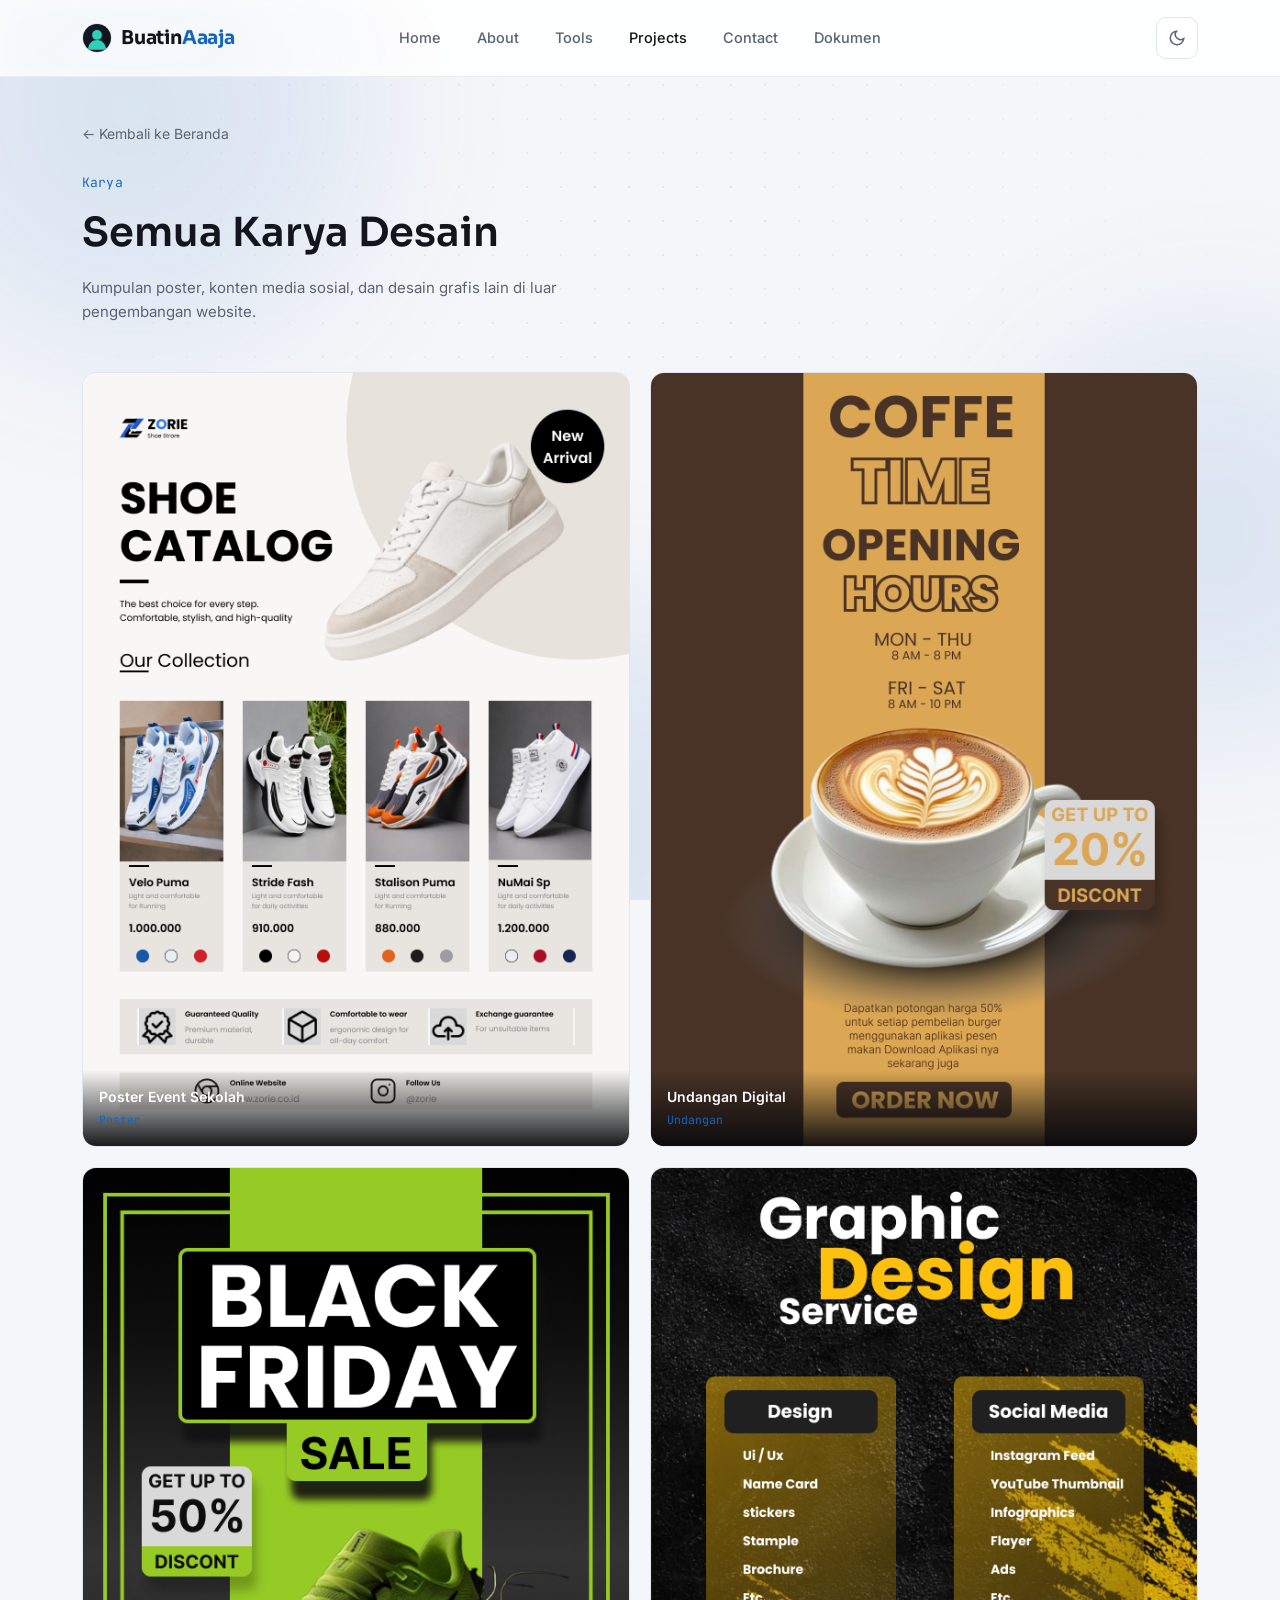
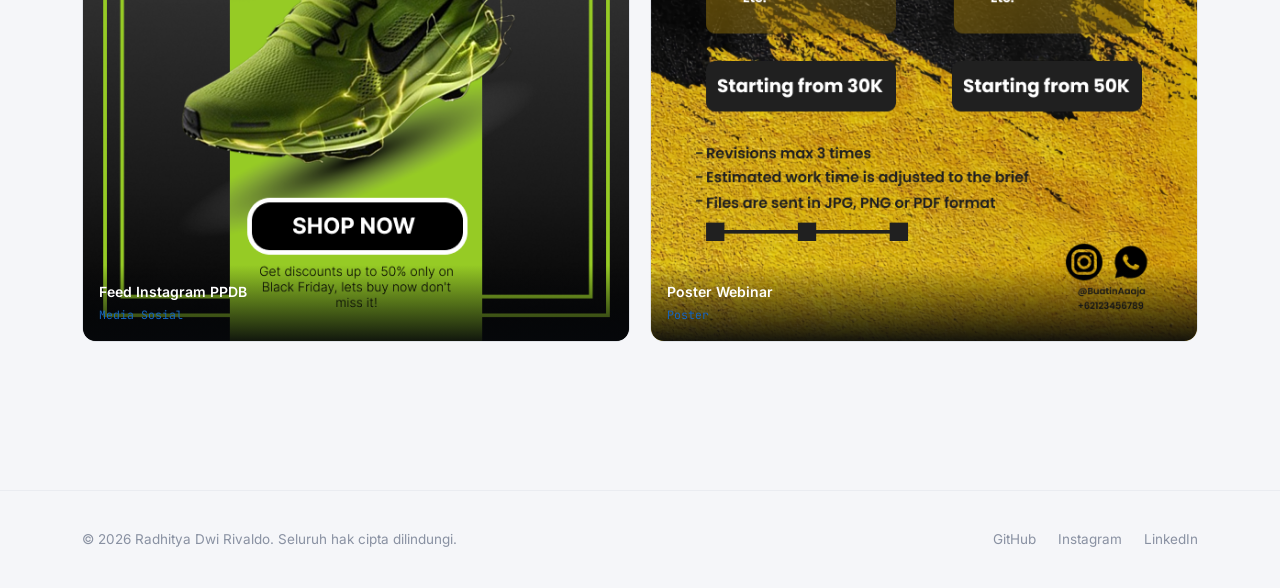
==== commit 8c02d13f: "update besar" ====
--- a/designs.html
+++ b/designs.html
@@ -22,7 +22,7 @@
 <header>
   <nav class="wrap">
     <a href="index.html" class="logo">
-      <img class="logo-mark" src="assets/avatar-placeholder.svg" alt="Logo">
+      <img class="logo-mark" src="assets/avatar-placeholder.svg" alt="Logo" width="30" height="30">
       <span class="logo-text">Buatin<span>Aaaja</span></span>
     </a>
     <div class="nav-links">
@@ -47,7 +47,7 @@
   <div class="mobile-panel" id="mobilePanel">
     <div class="mobile-panel-card">
       <div class="mp-head">
-        <a href="index.html" class="mp-brand"><img class="logo-mark" src="assets/avatar-placeholder.svg" alt="Logo"><span class="mp-brand-text"><strong>BuatinAaaja</strong><small>Solusi Desain &amp; Web</small></span></a>
+        <a href="index.html" class="mp-brand"><img class="logo-mark" src="assets/avatar-placeholder.svg" alt="Logo" width="30" height="30"><span class="mp-brand-text"><strong>BuatinAaaja</strong><small>Solusi Desain &amp; Web</small></span></a>
         <button type="button" class="mp-close" id="mpCloseBtn" aria-label="Tutup menu"><svg viewBox="0 0 24 24" fill="none" stroke="currentColor" stroke-width="2" stroke-linecap="round"><path d="M6 6l12 12M18 6 6 18"/></svg></button>
       </div>
       <div class="mp-links">
@@ -92,5 +92,6 @@
 
 <script src="designs-data.js"></script>
 <script src="designs-page.js"></script>
+<script src="effects.js"></script>
 </body>
 </html>
--- a/style.css
+++ b/style.css
@@ -199,7 +199,7 @@
   .avatar-frame{
     position:relative;width:64%;aspect-ratio:1/1;border-radius:16px;
     background:linear-gradient(155deg,#151B26,#0D1117);
-    border:1px solid var(--border);
+    border:none;
     display:flex;align-items:center;justify-content:center;
     overflow:hidden;
   }
@@ -215,17 +215,18 @@
   .about-side{display:flex;flex-direction:column;gap:20px;}
   .about-photo{
     position:relative;aspect-ratio:1/1;border-radius:20px;
-    background:var(--surface);border:1px solid var(--border);
-    display:flex;align-items:center;justify-content:center;overflow:hidden;
+    background:none;border:none;
+    display:flex;align-items:center;justify-content:center;overflow:visible;
   }
   .about-photo::before{
+    display:none;
     content:"";position:absolute;inset:0;
     background-image:
       linear-gradient(var(--border-soft) 1px, transparent 1px),
       linear-gradient(90deg, var(--border-soft) 1px, transparent 1px);
     background-size:24px 24px;opacity:0.5;
   }
-  .about-photo .avatar-frame{width:60%;}
+  .about-photo .avatar-frame{width:78%;}
   .stat-grid{display:grid;grid-template-columns:repeat(3,1fr);gap:12px;}
   .stat-card{
     background:var(--surface);border:1px solid var(--border);border-radius:var(--radius);
@@ -540,4 +541,72 @@
   }
   @media (prefers-reduced-motion:reduce){
     .orb,.bg-anim::before{animation:none;}
-  }+  }
+
+  /* PROSES KERJA */
+  .process-grid{display:grid;grid-template-columns:repeat(5,1fr);gap:20px;position:relative;}
+  .process-grid::before{
+    content:"";position:absolute;top:31px;left:10%;right:10%;height:2px;
+    background:linear-gradient(90deg,transparent,var(--border) 8%,var(--border) 92%,transparent);
+  }
+  .process-step{position:relative;text-align:center;padding:0 6px;}
+  .process-icon{
+    position:relative;width:62px;height:62px;margin:0 auto 18px;border-radius:50%;
+    background:var(--bg-alt);border:2px solid var(--border);color:var(--accent);
+    display:flex;align-items:center;justify-content:center;
+    transition:border-color .2s ease,background .2s ease,transform .2s ease;
+  }
+  .process-icon svg{width:24px;height:24px;}
+  .process-step:hover .process-icon{border-color:var(--accent);background:var(--accent-wash);transform:translateY(-3px);}
+  .process-num{
+    position:absolute;top:-6px;right:-8px;min-width:24px;height:24px;padding:0 5px;border-radius:12px;
+    background:var(--accent);color:var(--btn-primary-text);
+    font-family:'JetBrains Mono',monospace;font-size:11px;font-weight:500;
+    display:flex;align-items:center;justify-content:center;
+  }
+  .process-step h3{font-family:'Sora',sans-serif;font-size:17px;margin:0 0 8px;}
+  .process-step p{font-size:13.5px;color:var(--text-dim);line-height:1.6;margin:0;}
+  @media (max-width:920px){
+    .process-grid{grid-template-columns:1fr;gap:0;max-width:460px;}
+    .process-grid::before{top:31px;bottom:31px;left:30px;right:auto;width:2px;height:auto;background:var(--border);}
+    .process-step{display:grid;grid-template-columns:62px 1fr;column-gap:20px;text-align:left;padding:0 0 28px;}
+    .process-step:last-child{padding-bottom:0;}
+    .process-icon{grid-row:1 / span 2;margin:0;}
+    .process-step h3{align-self:end;margin:0 0 4px;}
+    .process-step p{align-self:start;}
+  }
+
+  /* EFEK TAMBAHAN */
+  .caret{display:inline-block;width:2px;height:1em;margin-left:4px;vertical-align:-0.12em;background:var(--accent);animation:caretBlink 1s steps(1) infinite;}
+  @keyframes caretBlink{50%{opacity:0;}}
+  .cursor-ring{
+    position:fixed;top:0;left:0;z-index:300;pointer-events:none;
+    width:34px;height:34px;border-radius:50%;border:1.5px solid var(--accent);
+    opacity:0;transition:opacity .25s ease,width .2s ease,height .2s ease,background .2s ease;
+  }
+  .cursor-ring.show{opacity:0.7;}
+  .cursor-ring.hot{width:56px;height:56px;background:var(--accent-wash);opacity:0.9;}
+  .cursor-ring.down{width:26px;height:26px;}
+  @media (hover:none),(pointer:coarse){.cursor-ring{display:none;}}
+  @media (prefers-reduced-motion:reduce){.caret{animation:none;}}
+  .scroll-progress{
+    position:absolute;left:0;bottom:-1px;width:100%;height:3px;
+    background:linear-gradient(90deg,var(--accent-dim),var(--accent));
+    transform:scaleX(0);transform-origin:left center;pointer-events:none;
+    border-radius:0 3px 3px 0;
+  }
+
+  /* TRANSISI HALAMAN & EASTER EGG */
+  body{animation:pageIn .45s ease both;}
+  @keyframes pageIn{from{opacity:0;}to{opacity:1;}}
+  body.page-leave{opacity:0;transition:opacity .22s ease;}
+  .bg-anim{contain:layout paint;}
+  .confetti-canvas{position:fixed;inset:0;z-index:400;pointer-events:none;}
+  .egg-toast{
+    position:fixed;left:50%;bottom:32px;z-index:400;transform:translate(-50%,20px);opacity:0;
+    background:var(--bg-alt);color:var(--text);border:1px solid var(--accent-dim);
+    padding:12px 20px;border-radius:999px;font-size:14px;box-shadow:0 10px 30px rgba(0,0,0,0.3);
+    transition:opacity .3s ease,transform .3s ease;pointer-events:none;
+  }
+  .egg-toast.show{opacity:1;transform:translate(-50%,0);}
+  @media (prefers-reduced-motion:reduce){body{animation:none;}}
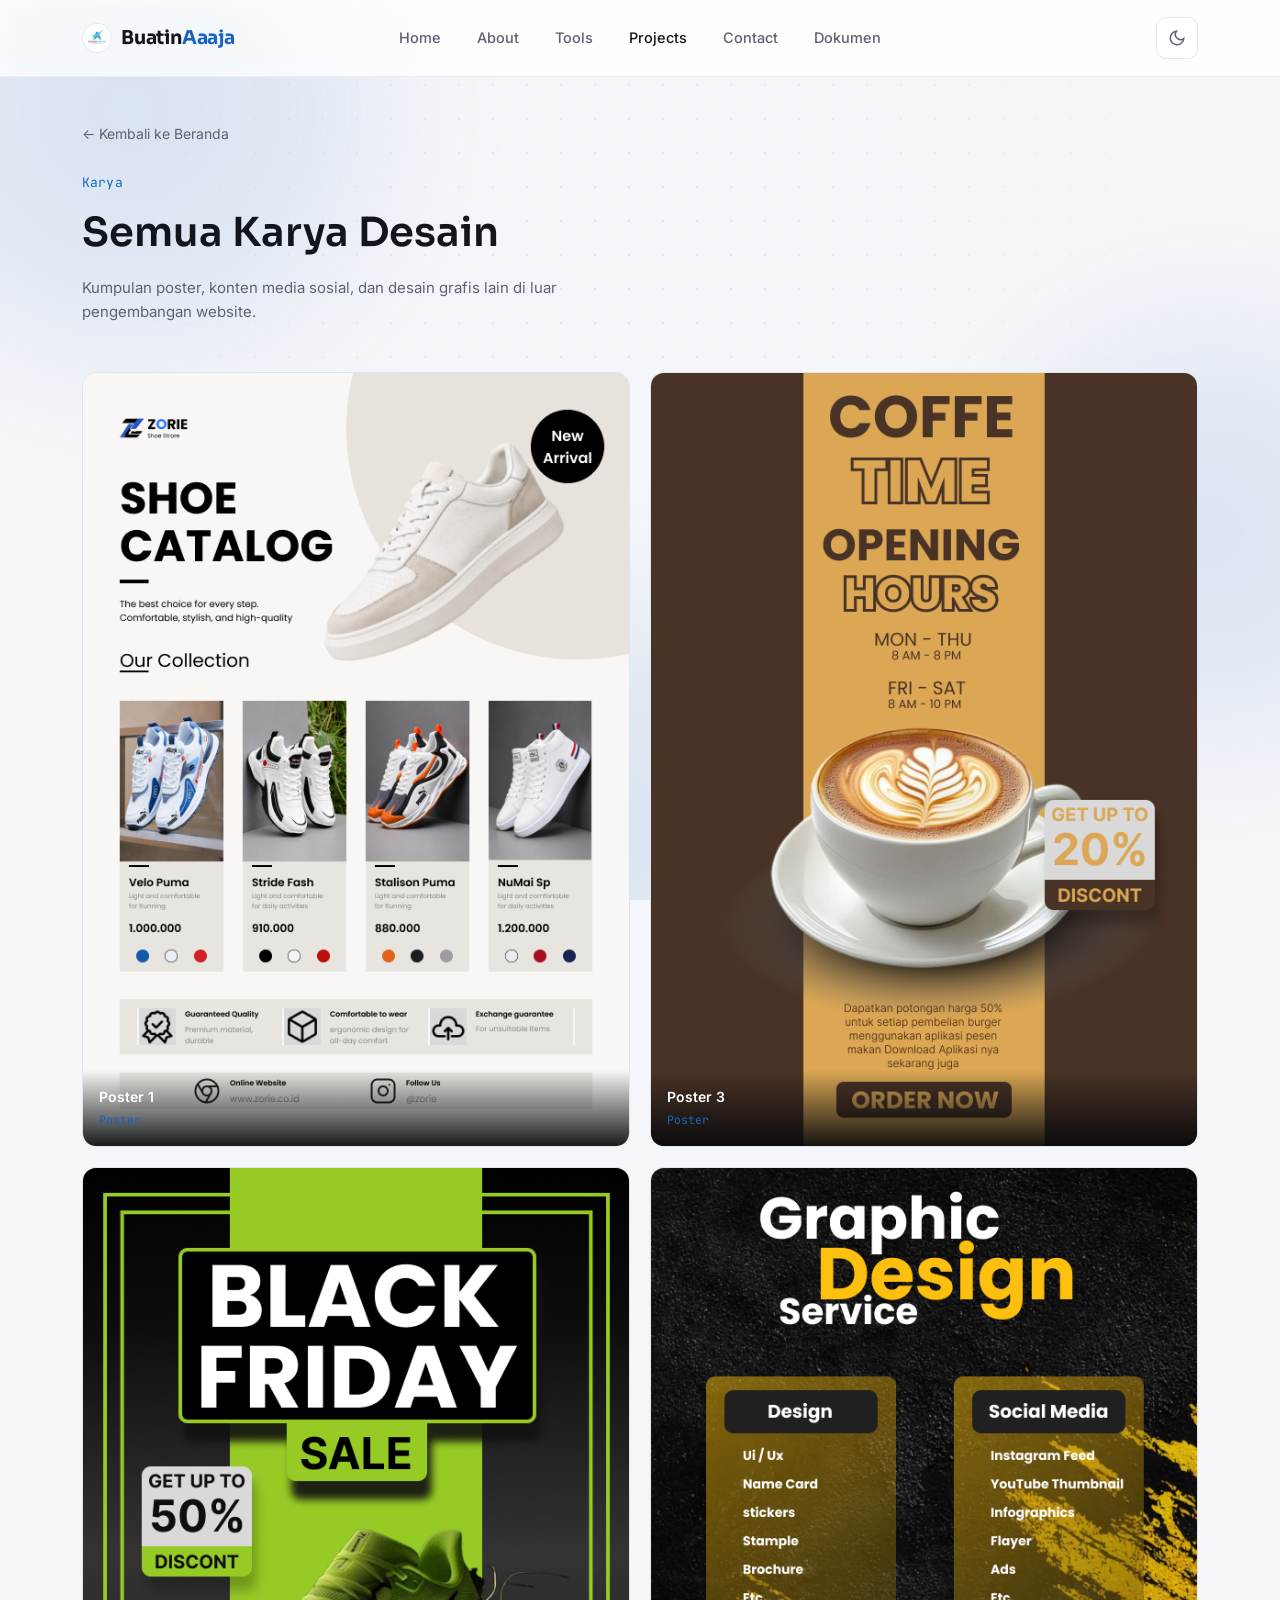
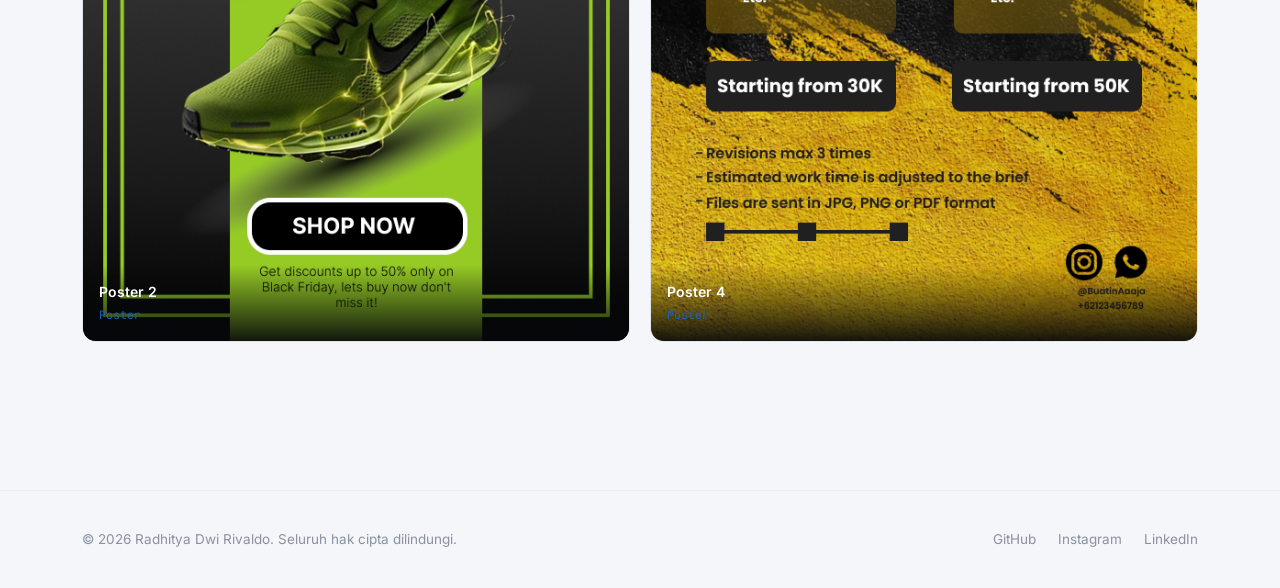
==== commit 02f21cc3: "logo" ====
--- a/designs.html
+++ b/designs.html
@@ -22,7 +22,7 @@
 <header>
   <nav class="wrap">
     <a href="index.html" class="logo">
-      <img class="logo-mark" src="assets/avatar-placeholder.svg" alt="Logo" width="30" height="30">
+      <img class="logo-mark" src="assets/logo.webp" alt="Logo" width="30" height="30">
       <span class="logo-text">Buatin<span>Aaaja</span></span>
     </a>
     <div class="nav-links">
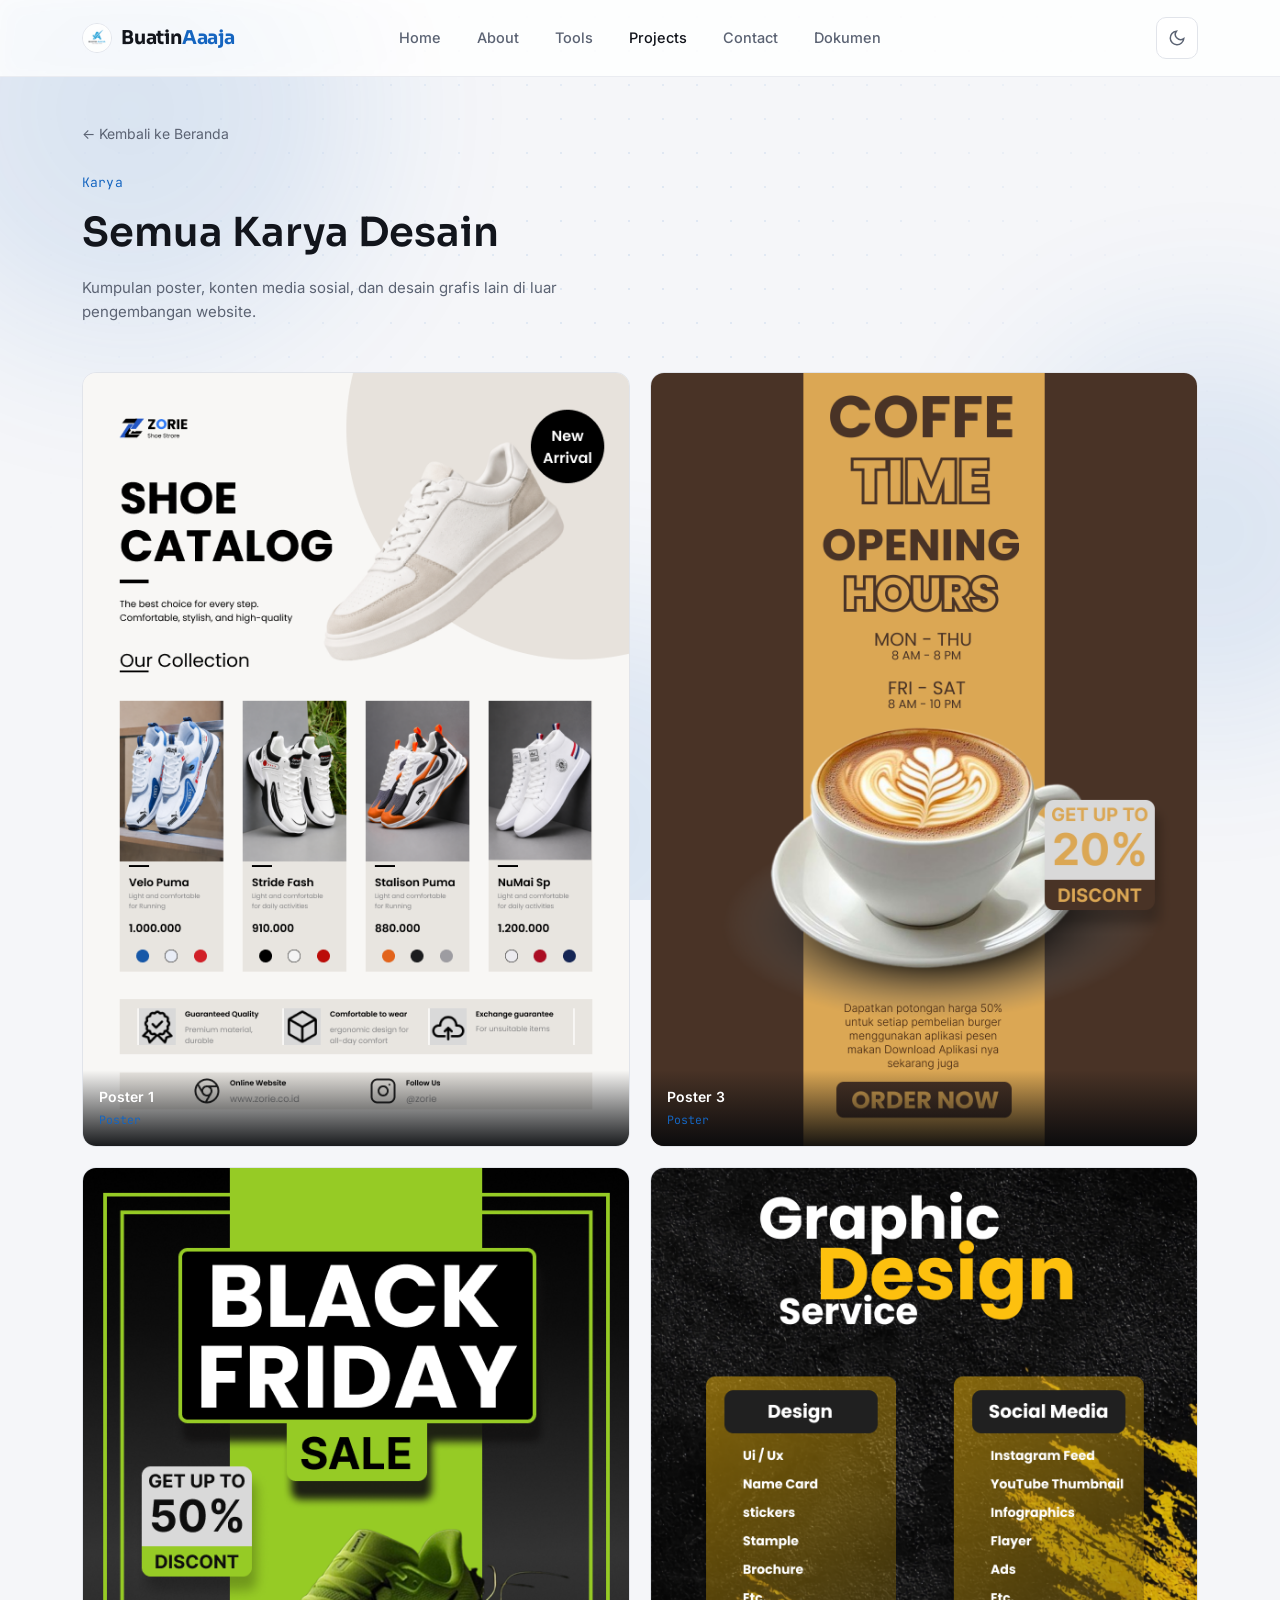
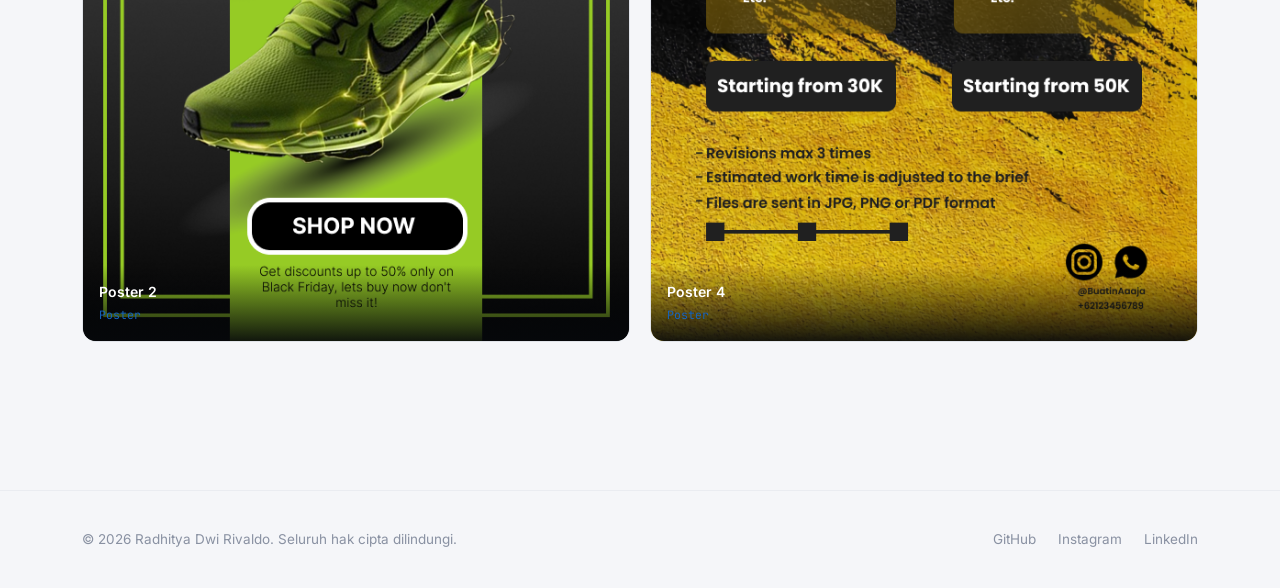
==== commit a0ed2746: "link" ====
--- a/designs.html
+++ b/designs.html
@@ -83,9 +83,9 @@
   <div class="wrap footer-inner">
     <p>&copy; 2026 Radhitya Dwi Rivaldo. Seluruh hak cipta dilindungi.</p>
     <div class="footer-links">
-      <a href="https://github.com/">GitHub</a>
-      <a href="https://instagram.com/">Instagram</a>
-      <a href="https://linkedin.com/">LinkedIn</a>
+      <a href="https://github.com/AndrasPedia">GitHub</a>
+      <a href="https://www.instagram.com/dhitya.js?xtok=eXdxMm85Y2dmcnli">Instagram</a>
+      <a href="https://www.linkedin.com/in/radhitya-dwi-rivaldo-95709a347/">LinkedIn</a>
     </div>
   </div>
 </footer>
